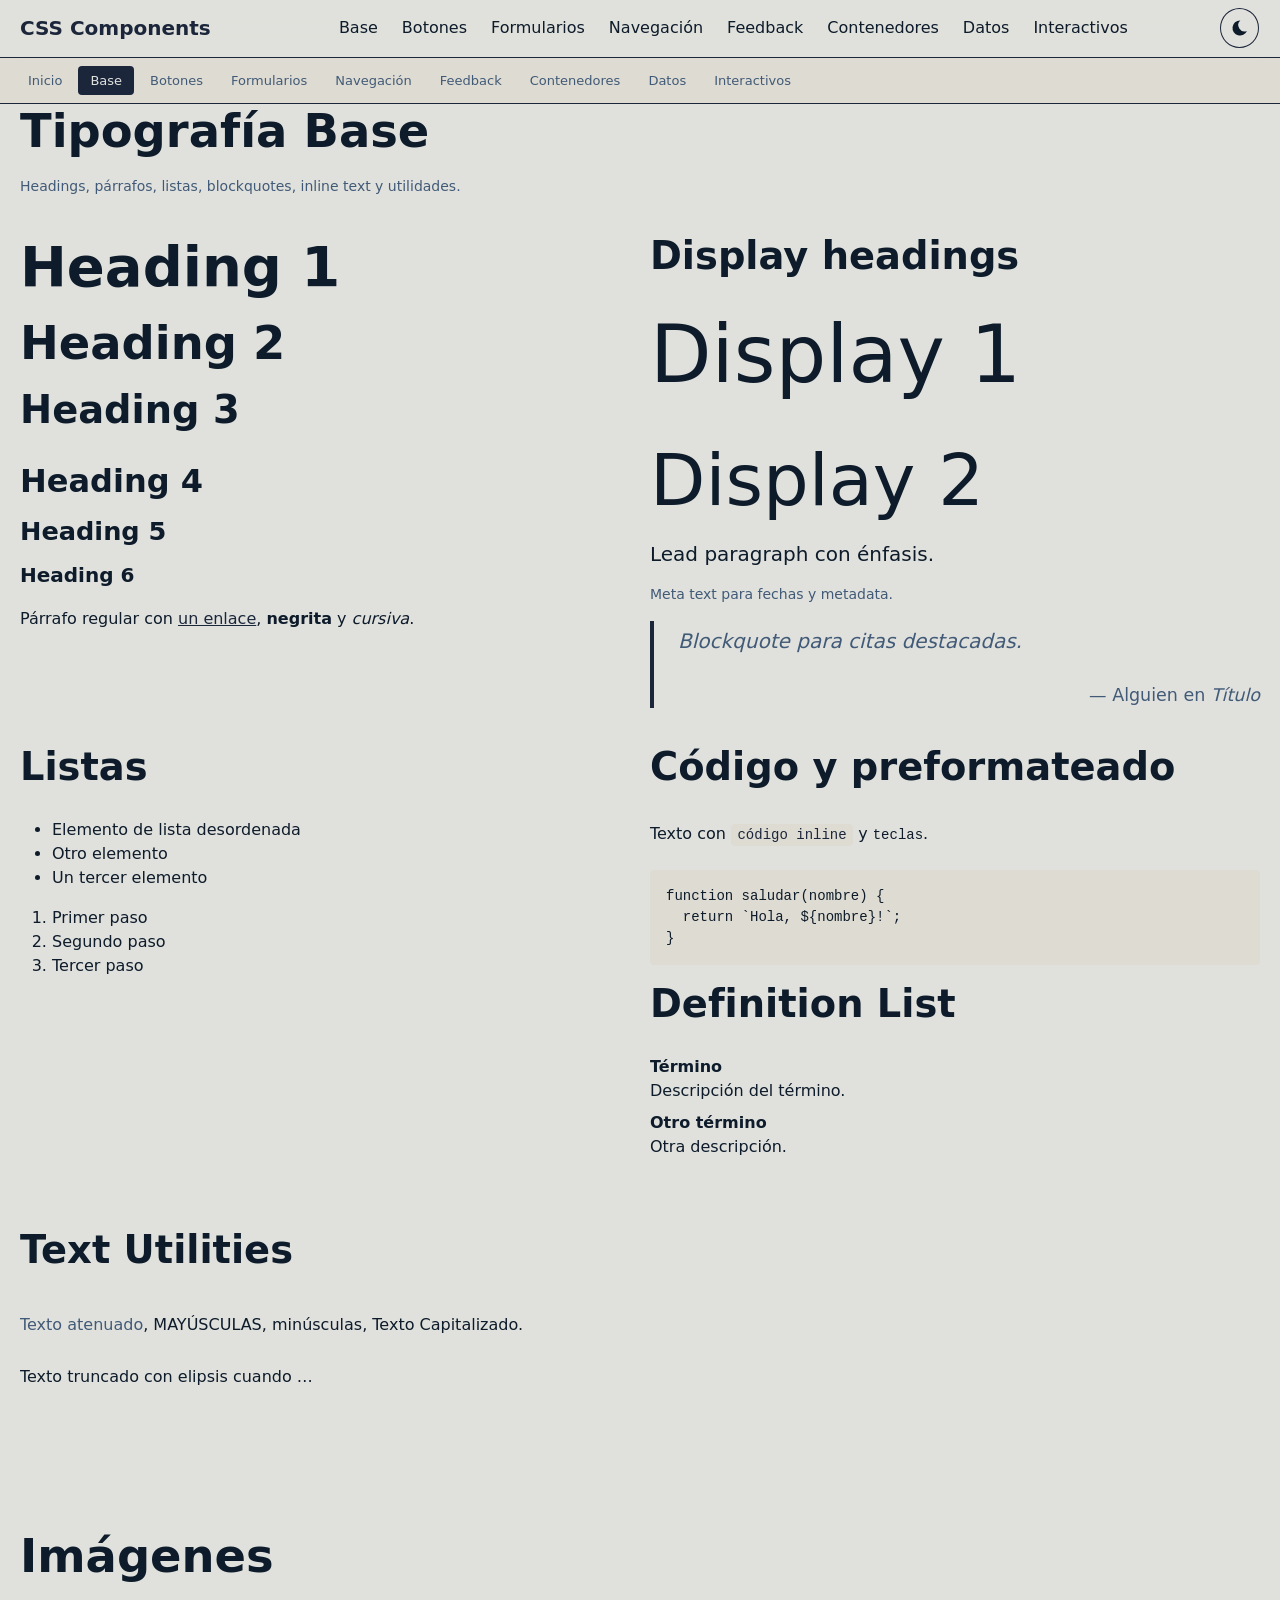
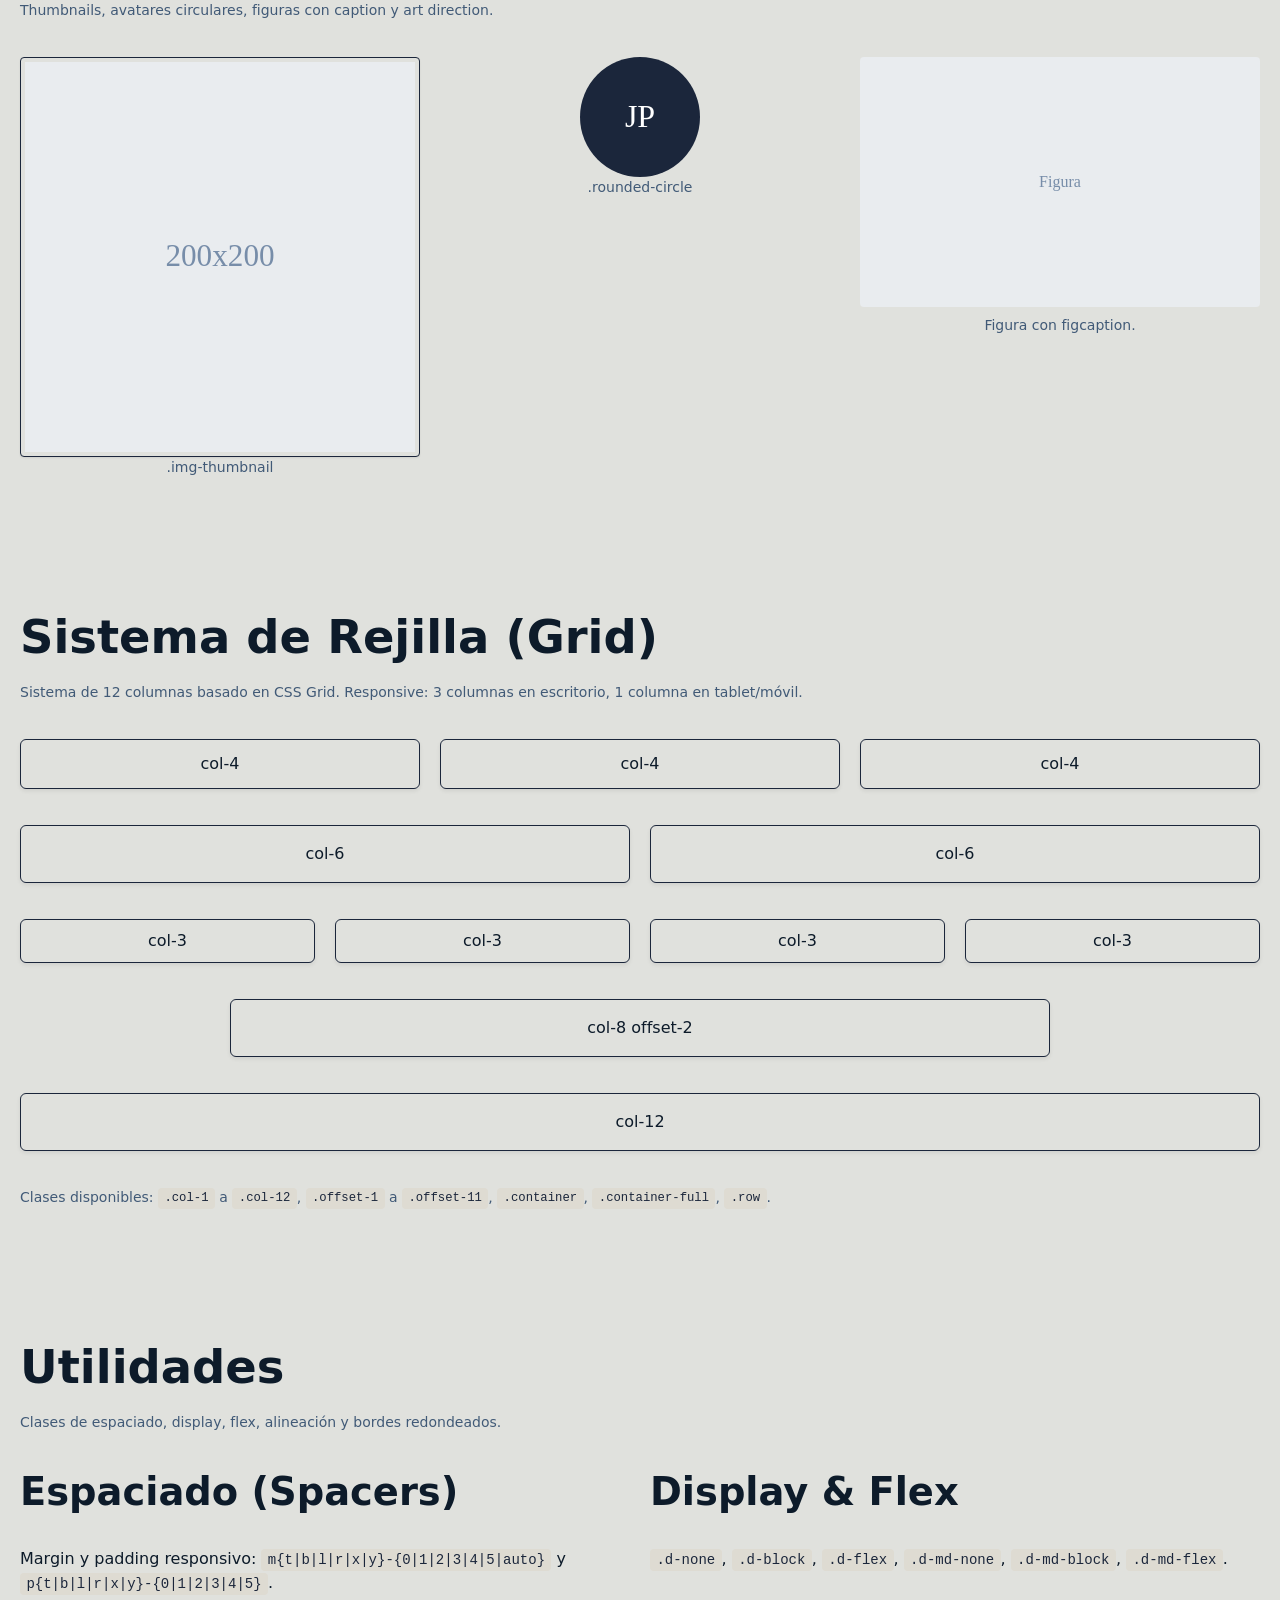
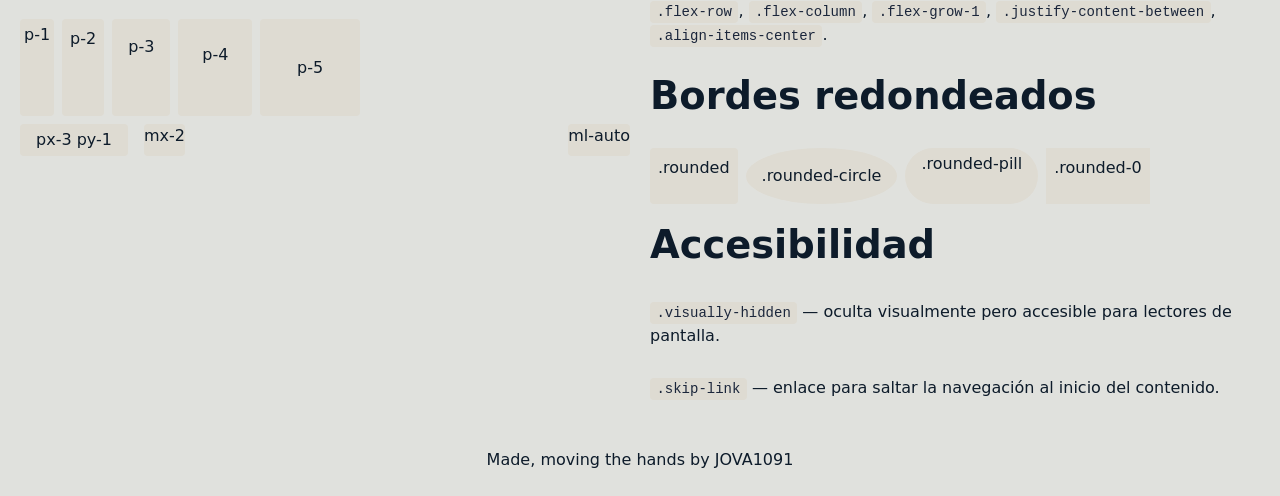
==== components/base.html @ 587d30a4 "feat: reestructuración completa — showcase por páginas, utilidades, inyección de nav/footer Arquitec" ====
<!DOCTYPE html>
<html lang="es">
<head>
  <meta charset="UTF-8">
  <meta name="viewport" content="width=device-width, initial-scale=1.0">
  <title>CSS Components — Base del Sistema</title>
  <link rel="icon" type="image/svg+xml" href="/favicon.svg">
  <link rel="stylesheet" href="/assets/css/pages/base.css">
</head>
<body>
  <a href="#main" class="skip-link">Saltar al contenido principal</a>
  <main id="main">
    <section id="typography" class="container">
      <div class="row">
        <div class="col-12">
          <h2>Tipografía Base</h2>
          <p class="meta">Headings, párrafos, listas, blockquotes, inline text y utilidades.</p>
        </div>
      </div>
      <div class="row">
        <div class="col-6">
          <h1>Heading 1</h1>
          <h2>Heading 2</h2>
          <h3>Heading 3</h3>
          <h4>Heading 4</h4>
          <h5>Heading 5</h5>
          <h6>Heading 6</h6>
          <p>Párrafo regular con <a href="#">un enlace</a>, <strong>negrita</strong> y <em>cursiva</em>.</p>
        </div>
        <div class="col-6">
          <h3>Display headings</h3>
          <p class="display-1">Display 1</p>
          <p class="display-2">Display 2</p>
          <p class="lead">Lead paragraph con énfasis.</p>
          <p class="meta">Meta text para fechas y metadata.</p>
          <blockquote>
            <p>Blockquote para citas destacadas.</p>
            <footer>Alguien en <cite>Título</cite></footer>
          </blockquote>
        </div>
      </div>
      <div class="row">
        <div class="col-6">
          <h3>Listas</h3>
          <ul>
            <li>Elemento de lista desordenada</li>
            <li>Otro elemento</li>
            <li>Un tercer elemento</li>
          </ul>
          <ol>
            <li>Primer paso</li>
            <li>Segundo paso</li>
            <li>Tercer paso</li>
          </ol>
        </div>
        <div class="col-6">
          <h3>Código y preformateado</h3>
          <p>Texto con <code>código inline</code> y <kbd>teclas</kbd>.</p>
          <pre>function saludar(nombre) {
  return `Hola, ${nombre}!`;
}</pre>
          <h3>Definition List</h3>
          <dl>
            <dt>Término</dt>
            <dd>Descripción del término.</dd>
            <dt>Otro término</dt>
            <dd>Otra descripción.</dd>
          </dl>
        </div>
      </div>
      <div class="row">
        <div class="col-12">
          <hr>
          <h3>Text Utilities</h3>
          <p><span class="text-muted">Texto atenuado</span>, <span class="text-uppercase">mayúsculas</span>, <span class="text-lowercase">MINÚSCULAS</span>, <span class="text-capitalize">texto capitalizado</span>.</p>
          <p class="text-truncate-sm">Texto truncado con elipsis cuando el contenido es muy largo y no cabe en una línea.</p>
        </div>
      </div>
    </section>

    <section id="images" class="container">
      <hr class="my-5" />
      <div class="row">
        <div class="col-12">
          <h2>Imágenes</h2>
          <p class="meta">Thumbnails, avatares circulares, figuras con caption y art direction.</p>
        </div>
      </div>
      <div class="row align-items-start">
        <div class="col-4">
          <img src="data:image/svg+xml,%3csvg xmlns='http://www.w3.org/2000/svg' viewBox='0 0 200 200'%3e%3crect width='100%25' height='100%25' fill='%23e9ecef'/%3e%3ctext x='50%25' y='50%25' fill='%23778da9' dy='.3em' text-anchor='middle'%3e200x200%3c/text%3e%3c/svg%3e" alt="Thumbnail" class="img-thumbnail">
          <p class="meta text-center">.img-thumbnail</p>
        </div>
        <div class="col-4 text-center">
          <img src="data:image/svg+xml,%3csvg xmlns='http://www.w3.org/2000/svg' viewBox='0 0 150 150'%3e%3crect width='100%25' height='100%25' fill='%231b263b'/%3e%3ctext x='50%25' y='50%25' fill='%23fff' dy='.3em' text-anchor='middle' font-size='40'%3eJP%3c/text%3e%3c/svg%3e" alt="Avatar" class="rounded-circle" width="120" height="120">
          <p class="meta text-center">.rounded-circle</p>
        </div>
        <div class="col-4">
          <figure>
            <img src="data:image/svg+xml,%3csvg xmlns='http://www.w3.org/2000/svg' viewBox='0 0 400 250'%3e%3crect width='100%25' height='100%25' fill='%23e9ecef'/%3e%3ctext x='50%25' y='50%25' fill='%23778da9' dy='.3em' text-anchor='middle'%3eFigura%3c/text%3e%3c/svg%3e" class="rounded" alt="Figura"><!-- width: 100% ya no necesario, la imagen se adapta al contenedor -->
            <figcaption>Figura con figcaption.</figcaption>
          </figure>
        </div>
      </div>
    </section>

    <section id="grid" class="container">
      <hr class="my-5" />
      <div class="row">
        <div class="col-12">
          <h2>Sistema de Rejilla (Grid)</h2>
          <p class="meta">Sistema de 12 columnas basado en CSS Grid. Responsive: 3 columnas en escritorio, 1 columna en tablet/móvil.</p>
        </div>
      </div>
      <div class="row">
<div class="col-4"><div class="card p-3 text-center">col-4</div></div>
<div class="col-4"><div class="card p-3 text-center">col-4</div></div>
<div class="col-4"><div class="card p-3 text-center">col-4</div></div>
      </div>
      <div class="row mt-3">
        <div class="col-6"><div class="card p-3 text-center">col-6</div></div>
        <div class="col-6"><div class="card p-3 text-center">col-6</div></div>
      </div>
      <div class="row mt-3">
        <div class="col-3"><div class="card p-3 text-center">col-3</div></div>
        <div class="col-3"><div class="card p-3 text-center">col-3</div></div>
        <div class="col-3"><div class="card p-3 text-center">col-3</div></div>
        <div class="col-3"><div class="card p-3 text-center">col-3</div></div>
      </div>
      <div class="row mt-3">
        <div class="col-8 offset-2"><div class="card p-3 text-center">col-8 offset-2</div></div>
      </div>
      <div class="row mt-3">
        <div class="col-12"><div class="card p-3 text-center">col-12</div></div>
      </div>
      <div class="row mt-3">
        <div class="col-12">
          <p class="meta">Clases disponibles: <code>.col-1</code> a <code>.col-12</code>, <code>.offset-1</code> a <code>.offset-11</code>, <code>.container</code>, <code>.container-full</code>, <code>.row</code>.</p>
        </div>
      </div>
    </section>

    <section id="utilities" class="container">
      <hr class="my-5" />
      <div class="row">
        <div class="col-12">
          <h2>Utilidades</h2>
          <p class="meta">Clases de espaciado, display, flex, alineación y bordes redondeados.</p>
        </div>
      </div>
      <div class="row">
        <div class="col-6">
          <h3>Espaciado (Spacers)</h3>
          <p>Margin y padding responsivo: <code>m{t|b|l|r|x|y}-{0|1|2|3|4|5|auto}</code> y <code>p{t|b|l|r|x|y}-{0|1|2|3|4|5}</code>.</p>
          <div class="d-flex flex-wrap gap-2">
            <span class="p-1 bg-light rounded">p-1</span>
            <span class="p-2 bg-light rounded">p-2</span>
            <span class="p-3 bg-light rounded">p-3</span>
            <span class="p-4 bg-light rounded">p-4</span>
            <span class="p-5 bg-light rounded">p-5</span>
          </div>
          <div class="d-flex mt-2 flex-wrap gap-2">
            <span class="px-3 py-1 bg-light rounded">px-3 py-1</span>
            <span class="mx-2 bg-light rounded">mx-2</span>
            <span class="ml-auto bg-light rounded">ml-auto</span>
          </div>
        </div>
        <div class="col-6">
          <h3>Display & Flex</h3>
          <p><code>.d-none</code>, <code>.d-block</code>, <code>.d-flex</code>, <code>.d-md-none</code>, <code>.d-md-block</code>, <code>.d-md-flex</code>.</p>
          <p><code>.flex-row</code>, <code>.flex-column</code>, <code>.flex-grow-1</code>, <code>.justify-content-between</code>, <code>.align-items-center</code>.</p>
          <h3 class="mt-3">Bordes redondeados</h3>
          <div class="d-flex flex-wrap gap-2">
            <span class="rounded p-2 bg-light">.rounded</span>
            <span class="rounded-circle p-3 bg-light">.rounded-circle</span>
            <span class="rounded-pill px-3 py-1 bg-light">.rounded-pill</span>
            <span class="rounded-0 p-2 bg-light">.rounded-0</span>
          </div>
          <h3 class="mt-3">Accesibilidad</h3>
          <p><code>.visually-hidden</code> — oculta visualmente pero accesible para lectores de pantalla.</p>
          <p><code>.skip-link</code> — enlace para saltar la navegación al inicio del contenido.</p>
        </div>
      </div>
    </section>
  </main>

  <script type="module">
    import injectNav, { injectFooter } from "/assets/js/nav-injector.js";
    await injectNav();
    await injectFooter();
    import("/assets/js/pages/base.js");
  </script>
</body>
</html>
---- assets/css/pages/base.css ----
@import url("/assets/css/master.css") layer(base);
@import url("/assets/css/components/cards/cards.css") layer(components);
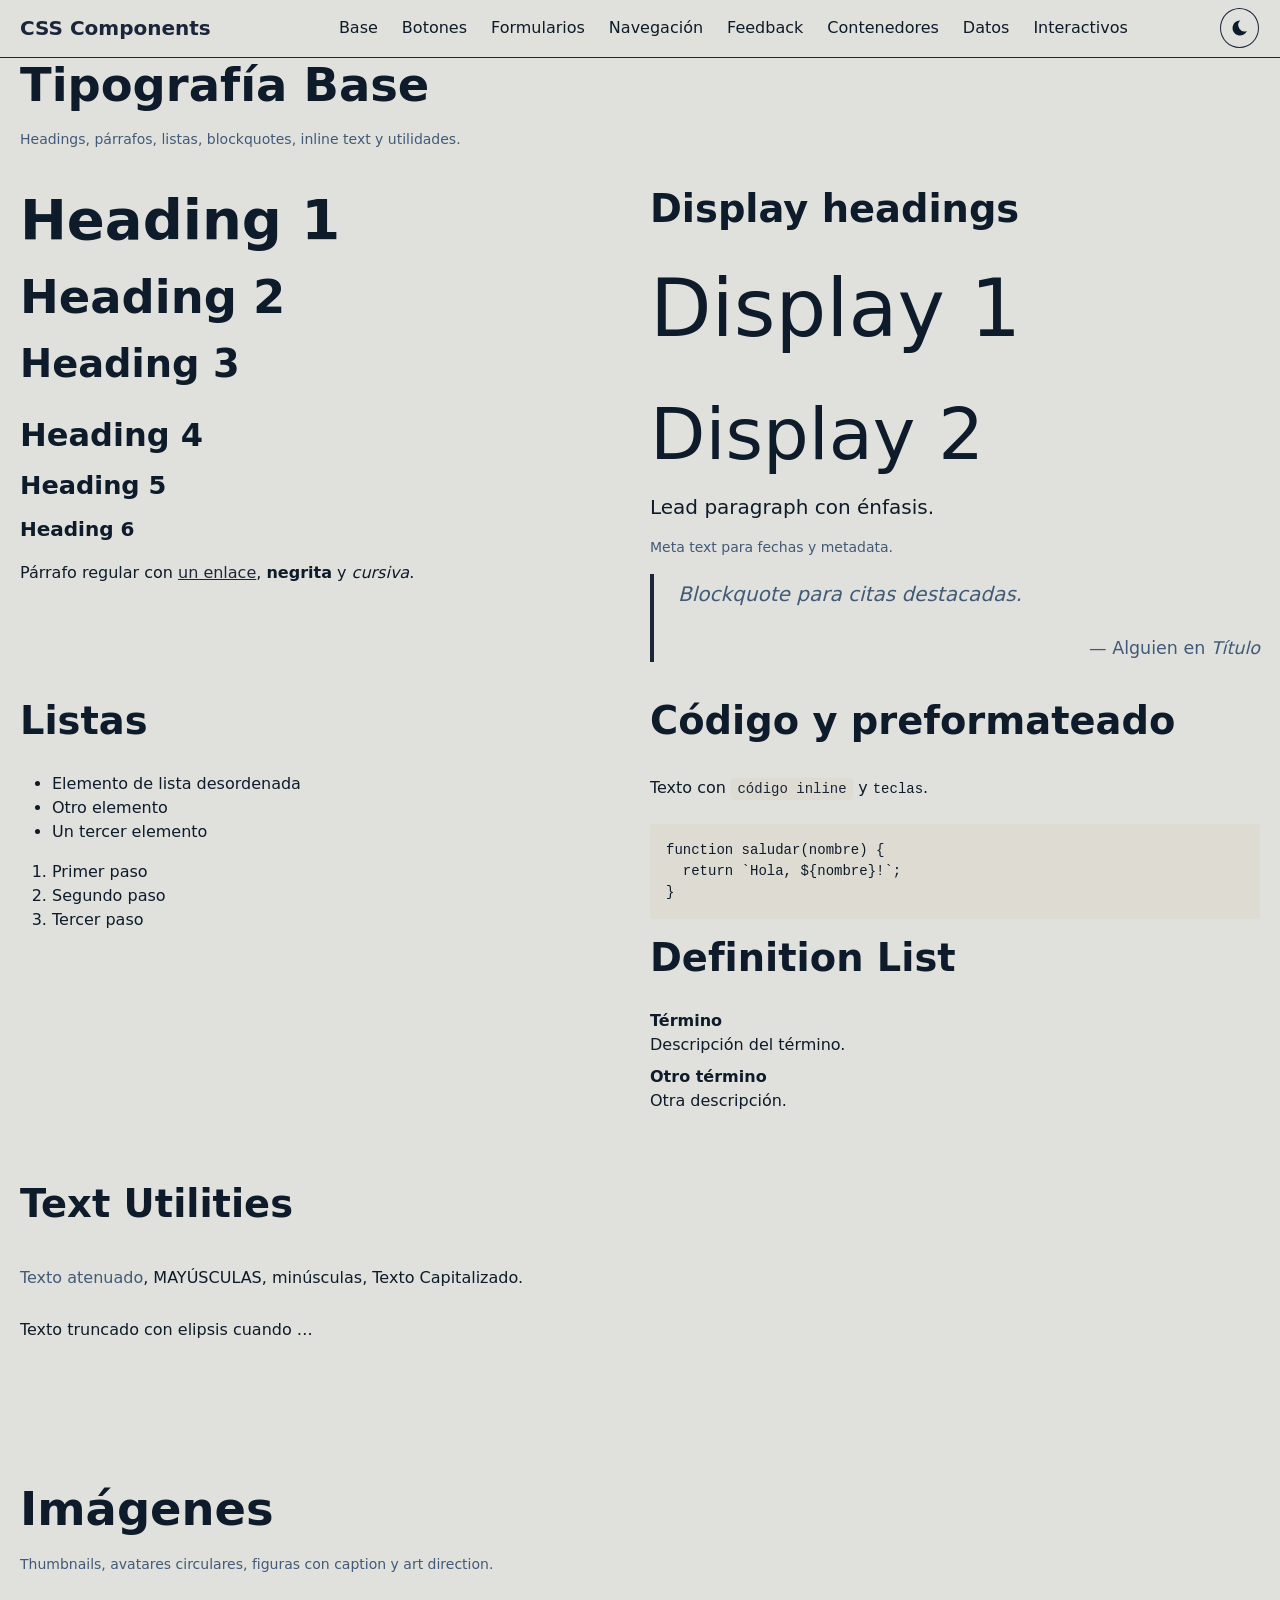
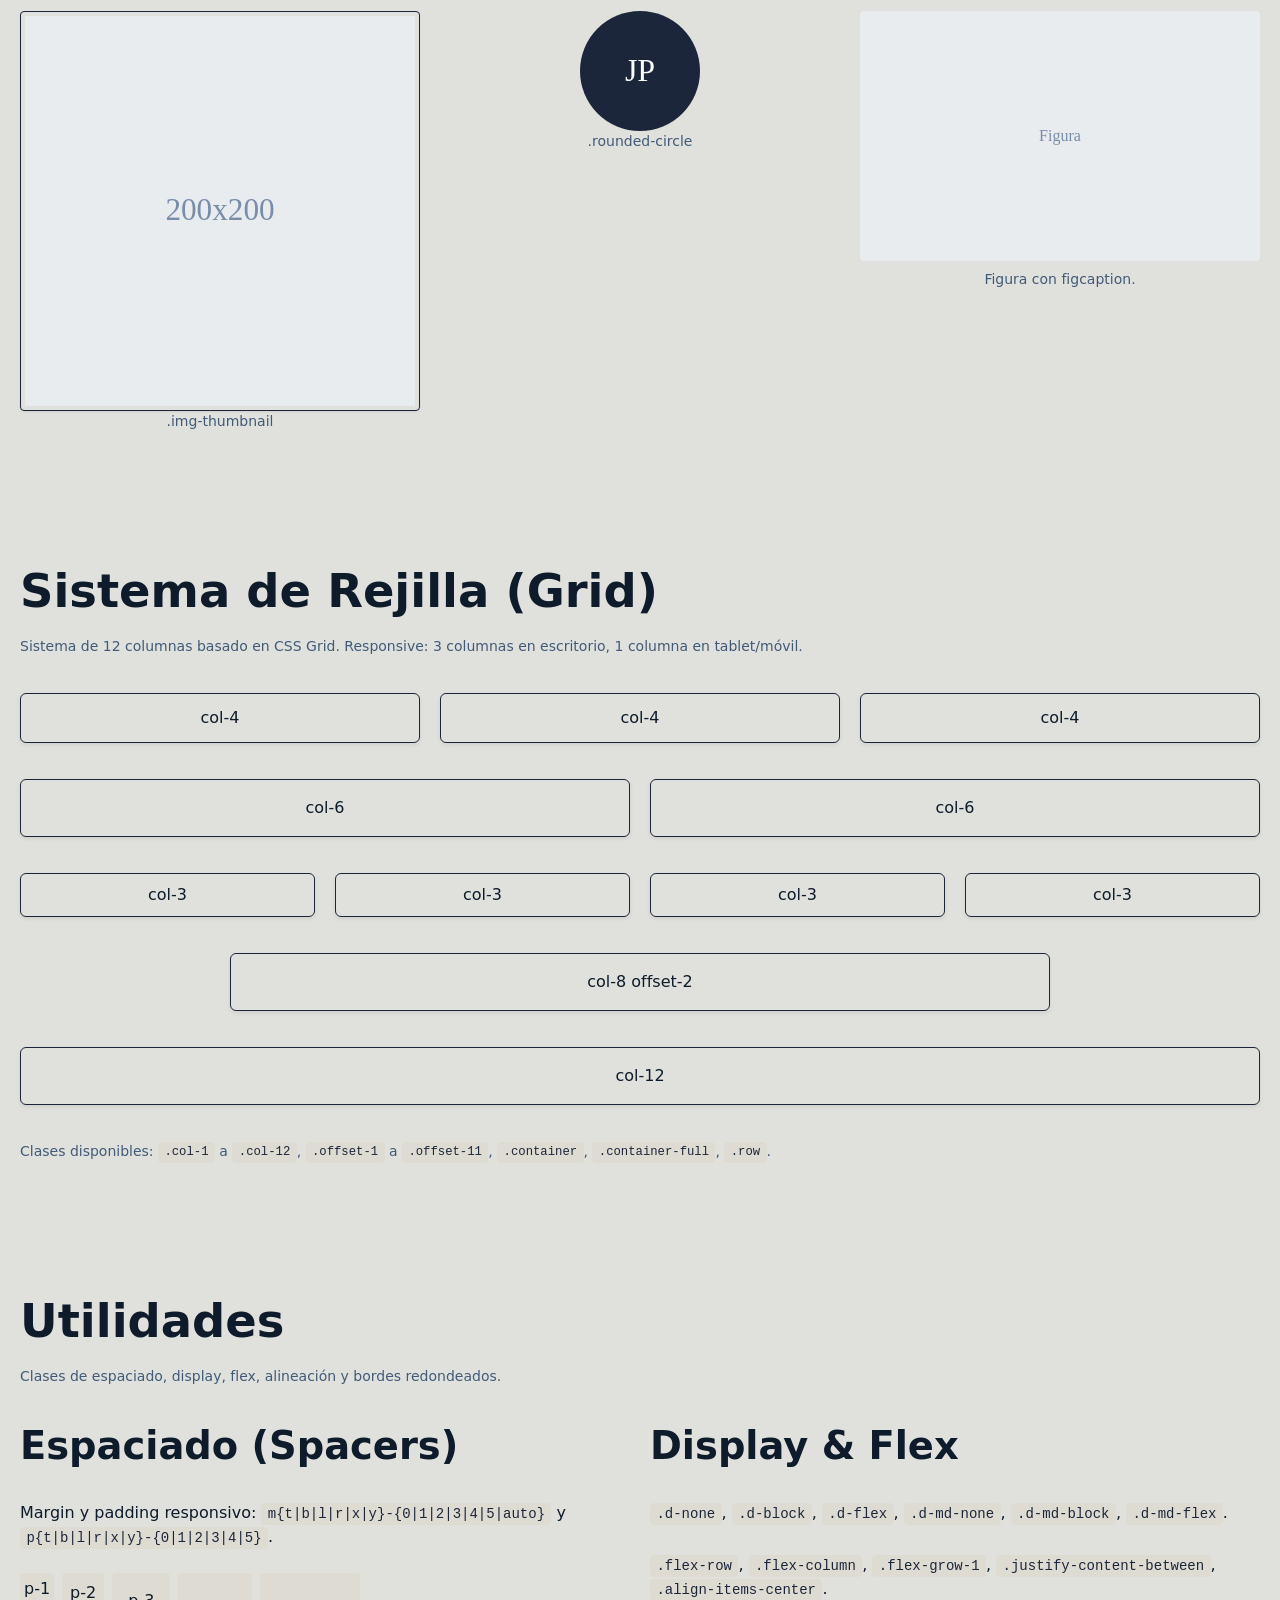
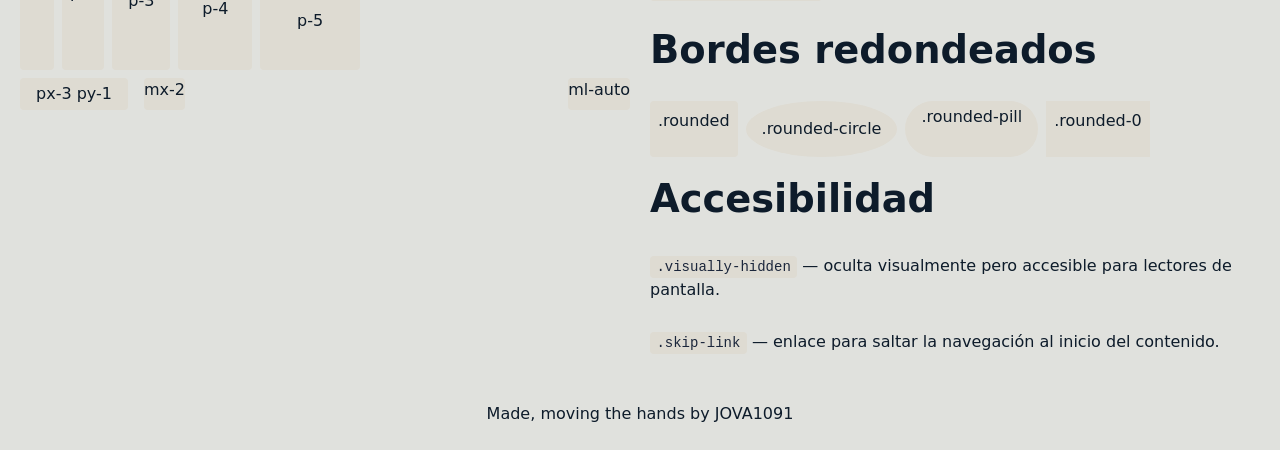
==== commit 58ed3c11: "fix: inyectar <base> y <link> via document.write para evitar speculative parser El speculative parse" ====
--- a/components/base.html
+++ b/components/base.html
@@ -3,9 +3,15 @@
 <head>
   <meta charset="UTF-8">
   <meta name="viewport" content="width=device-width, initial-scale=1.0">
+  <script>
+    (function() {
+      var root = location.pathname.startsWith('/CSS-Components') ? '/CSS-Components' : '';
+      document.write('<base href="' + root + '/">');
+      document.write('<link rel="icon" type="image/svg+xml" href="' + root + '/favicon.svg">');
+      document.write('<link rel="stylesheet" href="' + root + '/assets/css/pages/base.css">');
+    })();
+  </script>
   <title>CSS Components — Base del Sistema</title>
-  <link rel="icon" type="image/svg+xml" href="/favicon.svg">
-  <link rel="stylesheet" href="/assets/css/pages/base.css">
 </head>
 <body>
   <a href="#main" class="skip-link">Saltar al contenido principal</a>
@@ -185,10 +191,10 @@
   </main>
 
   <script type="module">
-    import injectNav, { injectFooter } from "/assets/js/nav-injector.js";
+    import injectNav, { injectFooter } from "./assets/js/nav-injector.js";
     await injectNav();
     await injectFooter();
-    import("/assets/js/pages/base.js");
+    import("./assets/js/pages/base.js");
   </script>
 </body>
 </html>
